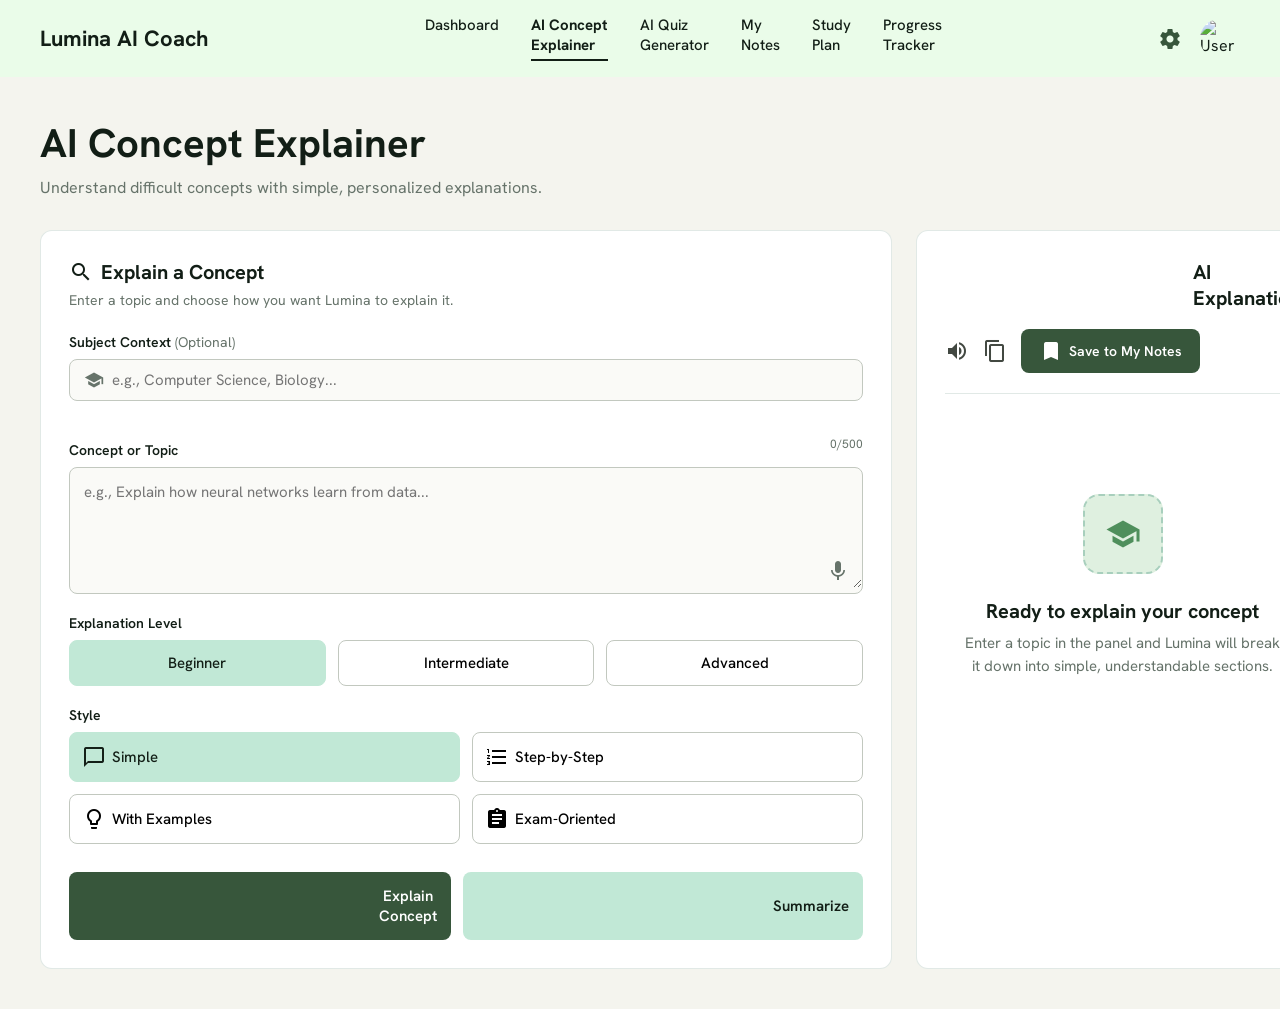
==== concept-explainer.html @ f848c468 "Add files via upload" ====
<!DOCTYPE html>
<html lang="en">
<head>
<meta charset="UTF-8">
<meta name="viewport" content="width=device-width, initial-scale=1.0">
<title>Lumina AI Coach - AI Concept Explainer</title>
<link rel="preconnect" href="https://fonts.googleapis.com">
<link href="https://fonts.googleapis.com/css2?family=Hanken+Grotesk:wght@400;500;600;700&display=swap" rel="stylesheet">
<link href="https://fonts.googleapis.com/icon?family=Material+Icons" rel="stylesheet">
<link rel="stylesheet" href="concept-explainer.css">
</head>
<body>

<!-- Header -->
<header class="header">
  <div class="logo">Lumina AI Coach</div>
  <nav class="main-nav">
    <a href="#" class="nav-link">Dashboard</a>
    <a href="#" class="nav-link active">AI Concept<br>Explainer</a>
    <a href="#" class="nav-link">AI Quiz<br>Generator</a>
    <a href="#" class="nav-link">My<br>Notes</a>
    <a href="#" class="nav-link">Study<br>Plan</a>
    <a href="#" class="nav-link">Progress<br>Tracker</a>
  </nav>
  <div class="header-right">
    <span class="material-icons settings-icon">settings</span>
    <img class="avatar" src="https://i.pravatar.cc/40" alt="User avatar">
  </div>
</header>

<!-- Main content -->
<main class="page">
  <h1 class="page-title">AI Concept Explainer</h1>
  <p class="page-subtitle">Understand difficult concepts with simple, personalized explanations.</p>

  <div class="panels">

    <!-- Left Panel: Form -->
    <section class="card form-card">
      <h2><span class="material-icons">search</span> Explain a Concept</h2>
      <p class="card-desc">Enter a topic and choose how you want Lumina to explain it.</p>

      <label class="field-label">Subject Context <span class="optional">(Optional)</span></label>
      <div class="input-with-icon">
        <span class="material-icons">school</span>
        <input type="text" id="subject-context" placeholder="e.g., Computer Science, Biology...">
      </div>

      <div class="label-row">
        <label class="field-label">Concept or Topic</label>
        <span class="char-count"><span id="char-current">0</span>/500</span>
      </div>
      <div class="textarea-wrap">
        <textarea id="concept-input" maxlength="500" placeholder="e.g., Explain how neural networks learn from data..."></textarea>
        <span class="material-icons mic-icon" id="mic-btn">mic</span>
      </div>

      <label class="field-label">Explanation Level</label>
      <div class="btn-group">
        <button class="pill-btn level-btn selected" type="button">Beginner</button>
        <button class="pill-btn level-btn" type="button">Intermediate</button>
        <button class="pill-btn level-btn" type="button">Advanced</button>
      </div>

      <label class="field-label">Style</label>
      <div class="style-grid">
        <button class="style-btn selected" type="button"><span class="material-icons">chat_bubble_outline</span> Simple</button>
        <button class="style-btn" type="button"><span class="material-icons">format_list_numbered</span> Step-by-Step</button>
        <button class="style-btn" type="button"><span class="material-icons">lightbulb_outline</span> With Examples</button>
        <button class="style-btn" type="button"><span class="material-icons">assignment</span> Exam-Oriented</button>
      </div>

      <div class="action-row">
        <button class="primary-btn" id="explain-btn" type="button"><span class="material-icons" id="explain-icon">auto_awesome</span> <span id="explain-text">Explain Concept</span></button>
        <button class="secondary-btn" type="button"><span class="material-icons">auto_awesome</span> Summarize</button>
      </div>
    </section>

    <!-- Right Panel: AI Explanation -->
    <section class="card result-card">
      <div class="result-header">
        <h2><span class="material-icons">psychology</span> AI Explanation</h2>
        <div class="result-actions">
          <span class="material-icons icon-btn" id="listen-btn" title="Listen">volume_up</span>
          <span class="material-icons icon-btn" id="copy-btn" title="Copy">content_copy</span>
          <button class="save-btn" id="save-btn" type="button"><span class="material-icons">bookmark</span> Save to My Notes</button>
        </div>
      </div>
      <hr>

      <!-- Empty state (shown by default) -->
      <div class="empty-state" id="empty-state">
        <div class="empty-icon"><span class="material-icons">school</span></div>
        <h3>Ready to explain your concept</h3>
        <p>Enter a topic in the panel and Lumina will break it down into simple, understandable sections.</p>
      </div>

      <!-- Loading state (hidden by default) -->
      <div class="loading-state hidden" id="loading-state">
        <div class="spinner"></div>
        <p>Lumina is thinking...</p>
      </div>

      <!-- Result state (hidden by default) -->
      <div class="result-content hidden" id="result-content">
        <p id="result-text"></p>
      </div>
    </section>

  </div>
</main>

<script src="concept-explainer.js"></script>
</body>
</html>
---- concept-explainer.css ----
* { margin: 0; padding: 0; box-sizing: border-box; }

body {
  font-family: 'Hanken Grotesk', sans-serif;
  background: #f4f4ee;
  color: #121e16;
}

/* Header */
.header {
  display: flex;
  align-items: center;
  justify-content: space-between;
  background: #eafce9;
  padding: 16px 40px;
  flex-wrap: wrap;
  gap: 12px;
}

.logo {
  font-size: 22px;
  font-weight: 700;
  color: #121e16;
}

.main-nav {
  display: flex;
  gap: 32px;
  flex-wrap: wrap;
}

.nav-link {
  text-decoration: none;
  color: #121e16;
  font-size: 15px;
  line-height: 1.3;
  font-weight: 500;
  position: relative;
  padding-bottom: 6px;
  cursor: pointer;
  transition: color 0.2s ease;
}

.nav-link::after {
  content: "";
  position: absolute;
  left: 0;
  bottom: 0;
  width: 0;
  height: 2px;
  background: #121e16;
  transition: width 0.2s ease;
}

.nav-link:hover::after,
.nav-link.active::after {
  width: 100%;
}

.nav-link.active {
  font-weight: 700;
}

.header-right {
  display: flex;
  align-items: center;
  gap: 18px;
}

.settings-icon { color: #37563b; cursor: pointer; }

.avatar {
  width: 40px;
  height: 40px;
  border-radius: 50%;
  object-fit: cover;
}

/* Page */
.page {
  max-width: 1280px;
  margin: 0 auto;
  padding: 40px;
}

.page-title {
  font-size: 40px;
  font-weight: 700;
}

.page-subtitle {
  color: #66736a;
  margin-top: 8px;
  margin-bottom: 32px;
  font-size: 16px;
}

/* Panels */
.panels {
  display: grid;
  grid-template-columns: 1fr 1.3fr;
  gap: 24px;
}

@media (max-width: 900px) {
  .panels { grid-template-columns: 1fr; }
}

.card {
  background: #ffffff;
  border-radius: 12px;
  padding: 28px;
  border: 1px solid rgba(107, 144, 128, 0.2);
}

.card h2 {
  display: flex;
  align-items: center;
  gap: 8px;
  font-size: 20px;
  margin-bottom: 6px;
}

.card-desc {
  color: #66736a;
  font-size: 14px;
  margin-bottom: 24px;
}

.field-label {
  display: block;
  font-weight: 600;
  font-size: 14px;
  margin-bottom: 8px;
  margin-top: 20px;
}

.optional {
  font-weight: 400;
  color: #66736a;
}

.label-row {
  display: flex;
  justify-content: space-between;
  align-items: center;
  margin-top: 20px;
}

.char-count {
  font-size: 12px;
  color: #66736a;
}

.input-with-icon {
  display: flex;
  align-items: center;
  border: 1px solid #c2c8bf;
  border-radius: 8px;
  padding: 10px 14px;
  gap: 8px;
  background: #fafaf7;
}

.input-with-icon .material-icons {
  color: #66736a;
  font-size: 20px;
}

.input-with-icon input {
  border: none;
  outline: none;
  background: transparent;
  width: 100%;
  font-size: 15px;
  font-family: inherit;
}

.textarea-wrap {
  position: relative;
  border: 1px solid #c2c8bf;
  border-radius: 8px;
  background: #fafaf7;
}

.textarea-wrap textarea {
  width: 100%;
  min-height: 120px;
  border: none;
  outline: none;
  background: transparent;
  padding: 14px;
  font-family: inherit;
  font-size: 15px;
  resize: vertical;
}

.mic-icon {
  position: absolute;
  bottom: 10px;
  right: 12px;
  color: #66736a;
  cursor: pointer;
  transition: color 0.2s ease;
}

.mic-icon.active {
  color: #ba1a1a;
}

/* Buttons */
.btn-group, .style-grid, .action-row {
  display: flex;
  gap: 12px;
}

.style-grid {
  display: grid;
  grid-template-columns: 1fr 1fr;
}

.pill-btn, .style-btn {
  flex: 1;
  padding: 12px;
  border-radius: 8px;
  border: 1px solid #c2c8bf;
  background: #ffffff;
  font-family: inherit;
  font-size: 15px;
  font-weight: 500;
  cursor: pointer;
  display: flex;
  align-items: center;
  justify-content: center;
  gap: 6px;
  transition: all 0.15s ease;
}

.style-btn { justify-content: flex-start; }

.pill-btn:hover, .style-btn:hover {
  border-color: #37563b;
}

.pill-btn.selected, .style-btn.selected {
  background: #c1e8d6;
  border-color: #c1e8d6;
  color: #121e16;
}

.action-row {
  margin-top: 28px;
}

.primary-btn, .secondary-btn {
  flex: 1;
  padding: 14px;
  border-radius: 8px;
  border: none;
  font-family: inherit;
  font-size: 15px;
  font-weight: 600;
  cursor: pointer;
  display: flex;
  align-items: center;
  justify-content: center;
  gap: 8px;
  transition: opacity 0.15s ease, transform 0.1s ease;
}

.primary-btn:hover, .secondary-btn:hover {
  opacity: 0.9;
}

.primary-btn:active, .secondary-btn:active {
  transform: scale(0.97);
}

.primary-btn:disabled {
  opacity: 0.6;
  cursor: not-allowed;
}

.primary-btn {
  background: #37563b;
  color: #ffffff;
}

.secondary-btn {
  background: #c1e8d6;
  color: #121e16;
}

/* Result card */
.result-header {
  display: flex;
  align-items: center;
  justify-content: space-between;
  flex-wrap: wrap;
  gap: 12px;
}

.result-actions {
  display: flex;
  align-items: center;
  gap: 14px;
}

.icon-btn {
  color: #424841;
  cursor: pointer;
  transition: color 0.15s ease;
}

.icon-btn:hover { color: #37563b; }

.save-btn {
  background: #37563b;
  color: #ffffff;
  border: none;
  padding: 10px 18px;
  border-radius: 8px;
  font-family: inherit;
  font-weight: 600;
  font-size: 14px;
  display: flex;
  align-items: center;
  gap: 6px;
  cursor: pointer;
  transition: opacity 0.15s ease;
}

.save-btn:hover { opacity: 0.9; }

hr {
  border: none;
  border-top: 1px solid rgba(107, 144, 128, 0.2);
  margin: 20px 0 40px;
}

.hidden { display: none !important; }

.empty-state, .loading-state {
  text-align: center;
  padding: 60px 20px;
}

.empty-icon {
  width: 80px;
  height: 80px;
  background: #dff0e0;
  border: 2px dashed #a8cfbd;
  border-radius: 16px;
  display: flex;
  align-items: center;
  justify-content: center;
  margin: 0 auto 24px;
}

.empty-icon .material-icons {
  font-size: 36px;
  color: #4f8f5c;
}

.empty-state h3 {
  font-size: 20px;
  margin-bottom: 8px;
}

.empty-state p, .loading-state p {
  color: #66736a;
  max-width: 380px;
  margin: 0 auto;
  font-size: 15px;
  line-height: 1.5;
}

.spinner {
  width: 40px;
  height: 40px;
  border: 4px solid #dff0e0;
  border-top-color: #37563b;
  border-radius: 50%;
  margin: 0 auto 20px;
  animation: spin 0.8s linear infinite;
}

@keyframes spin {
  to { transform: rotate(360deg); }
}

.result-content {
  padding: 10px 4px 20px;
  font-size: 15px;
  line-height: 1.7;
  color: #121e16;
  white-space: pre-line;
}
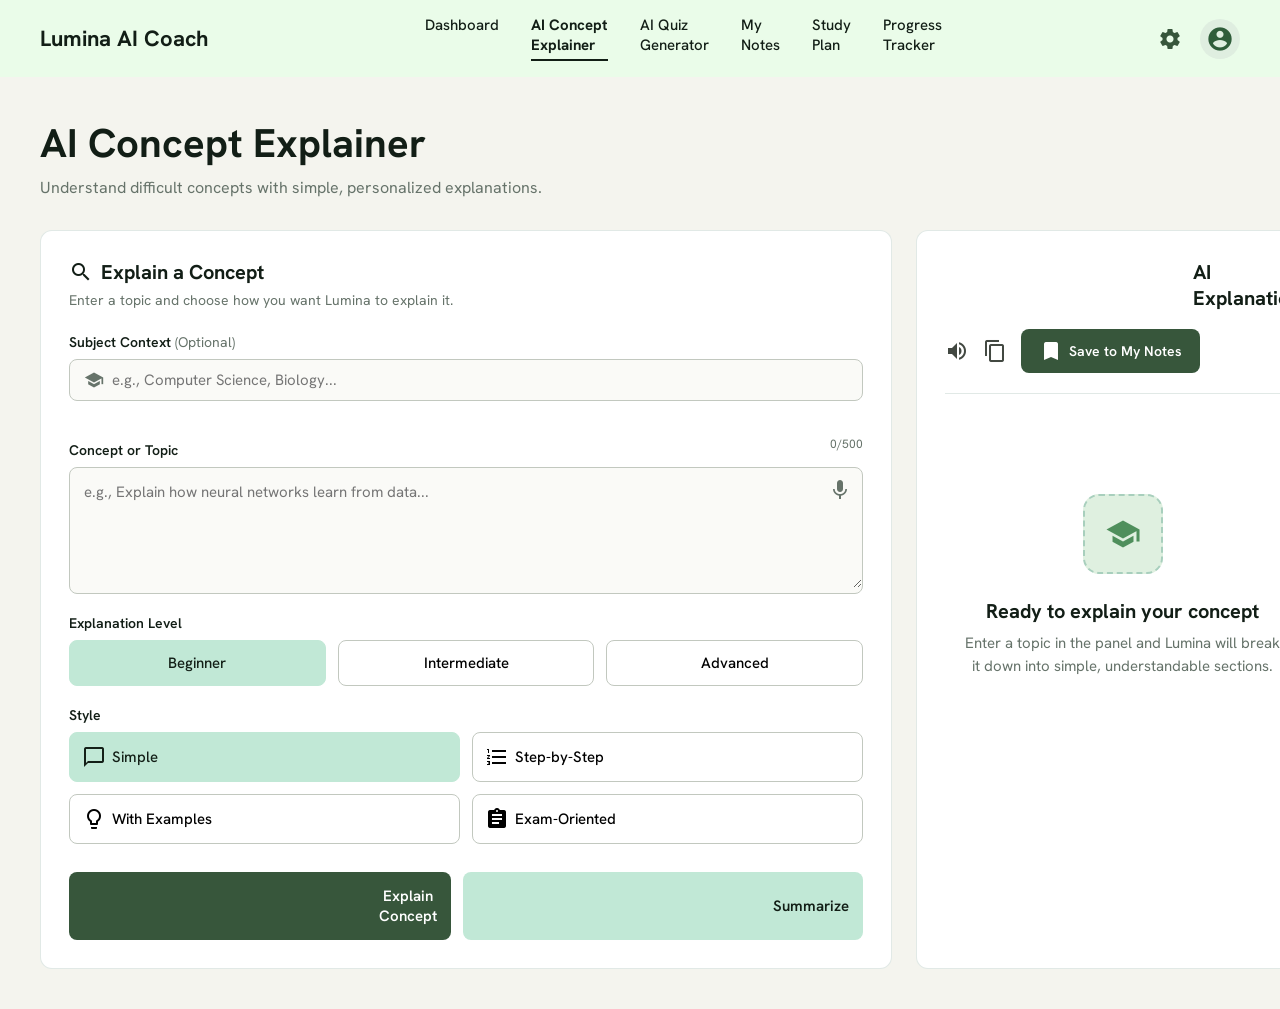
==== commit 6599ab9b: "Update concept-explainer.html" ====
--- a/concept-explainer.html
+++ b/concept-explainer.html
@@ -8,6 +8,49 @@
 <link href="https://fonts.googleapis.com/css2?family=Hanken+Grotesk:wght@400;500;600;700&display=swap" rel="stylesheet">
 <link href="https://fonts.googleapis.com/icon?family=Material+Icons" rel="stylesheet">
 <link rel="stylesheet" href="concept-explainer.css">
+<style>
+  /* Settings icon as a link */
+  .settings-link {
+    text-decoration: none;
+    color: inherit;
+    display: inline-flex;
+    align-items: center;
+    cursor: pointer;
+  }
+
+  /* Default profile icon (used when there is no photo) */
+  .avatar-default {
+    width: 40px;
+    height: 40px;
+    border-radius: 50%;
+    background: #dfeee0;
+    color: #2f5d3a;
+    display: inline-flex;
+    align-items: center;
+    justify-content: center;
+    text-decoration: none;
+    cursor: pointer;
+  }
+  .avatar-default .material-icons {
+    font-size: 28px;
+  }
+
+  /* Move the mic to the top right of the box so it is easy to tap */
+  .textarea-wrap {
+    position: relative;
+  }
+  .textarea-wrap textarea {
+    padding-right: 52px;
+  }
+  .textarea-wrap .mic-icon {
+    position: absolute !important;
+    top: 10px !important;
+    right: 10px !important;
+    bottom: auto !important;
+    z-index: 5;
+    cursor: pointer;
+  }
+</style>
 </head>
 <body>
 
@@ -15,16 +58,16 @@
 <header class="header">
   <div class="logo">Lumina AI Coach</div>
   <nav class="main-nav">
-    <a href="#" class="nav-link">Dashboard</a>
-    <a href="#" class="nav-link active">AI Concept<br>Explainer</a>
-    <a href="#" class="nav-link">AI Quiz<br>Generator</a>
-    <a href="#" class="nav-link">My<br>Notes</a>
-    <a href="#" class="nav-link">Study<br>Plan</a>
-    <a href="#" class="nav-link">Progress<br>Tracker</a>
+    <a href="dashboard.html" class="nav-link">Dashboard</a>
+    <a href="concept-explainer.html" class="nav-link active">AI Concept<br>Explainer</a>
+    <a href="quiz.html" class="nav-link">AI Quiz<br>Generator</a>
+    <a href="my-notes.html" class="nav-link">My<br>Notes</a>
+    <a href="study-planner.html" class="nav-link">Study<br>Plan</a>
+    <a href="dashboard.html" class="nav-link">Progress<br>Tracker</a>
   </nav>
   <div class="header-right">
-    <span class="material-icons settings-icon">settings</span>
-    <img class="avatar" src="https://i.pravatar.cc/40" alt="User avatar">
+    <a href="profile-setup.html" class="settings-link" title="Settings"><span class="material-icons settings-icon">settings</span></a>
+    <a href="profile-setup.html" class="avatar-default" title="Profile"><span class="material-icons">account_circle</span></a>
   </div>
 </header>
 
@@ -43,7 +86,7 @@
       <label class="field-label">Subject Context <span class="optional">(Optional)</span></label>
       <div class="input-with-icon">
         <span class="material-icons">school</span>
-        <input type="text" id="subject-context" placeholder="e.g., Computer Science, Biology...">
+        <input type="text" id="subject-context" placeholder="e.g., Computer Science, Biology..." data-gramm="false" data-gramm_editor="false" data-enable-grammarly="false">
       </div>
 
       <div class="label-row">
@@ -51,7 +94,7 @@
         <span class="char-count"><span id="char-current">0</span>/500</span>
       </div>
       <div class="textarea-wrap">
-        <textarea id="concept-input" maxlength="500" placeholder="e.g., Explain how neural networks learn from data..."></textarea>
+        <textarea id="concept-input" maxlength="500" placeholder="e.g., Explain how neural networks learn from data..." data-gramm="false" data-gramm_editor="false" data-enable-grammarly="false"></textarea>
         <span class="material-icons mic-icon" id="mic-btn">mic</span>
       </div>
 
@@ -112,4 +155,4 @@
 
 <script src="concept-explainer.js"></script>
 </body>
-</html>+</html>
